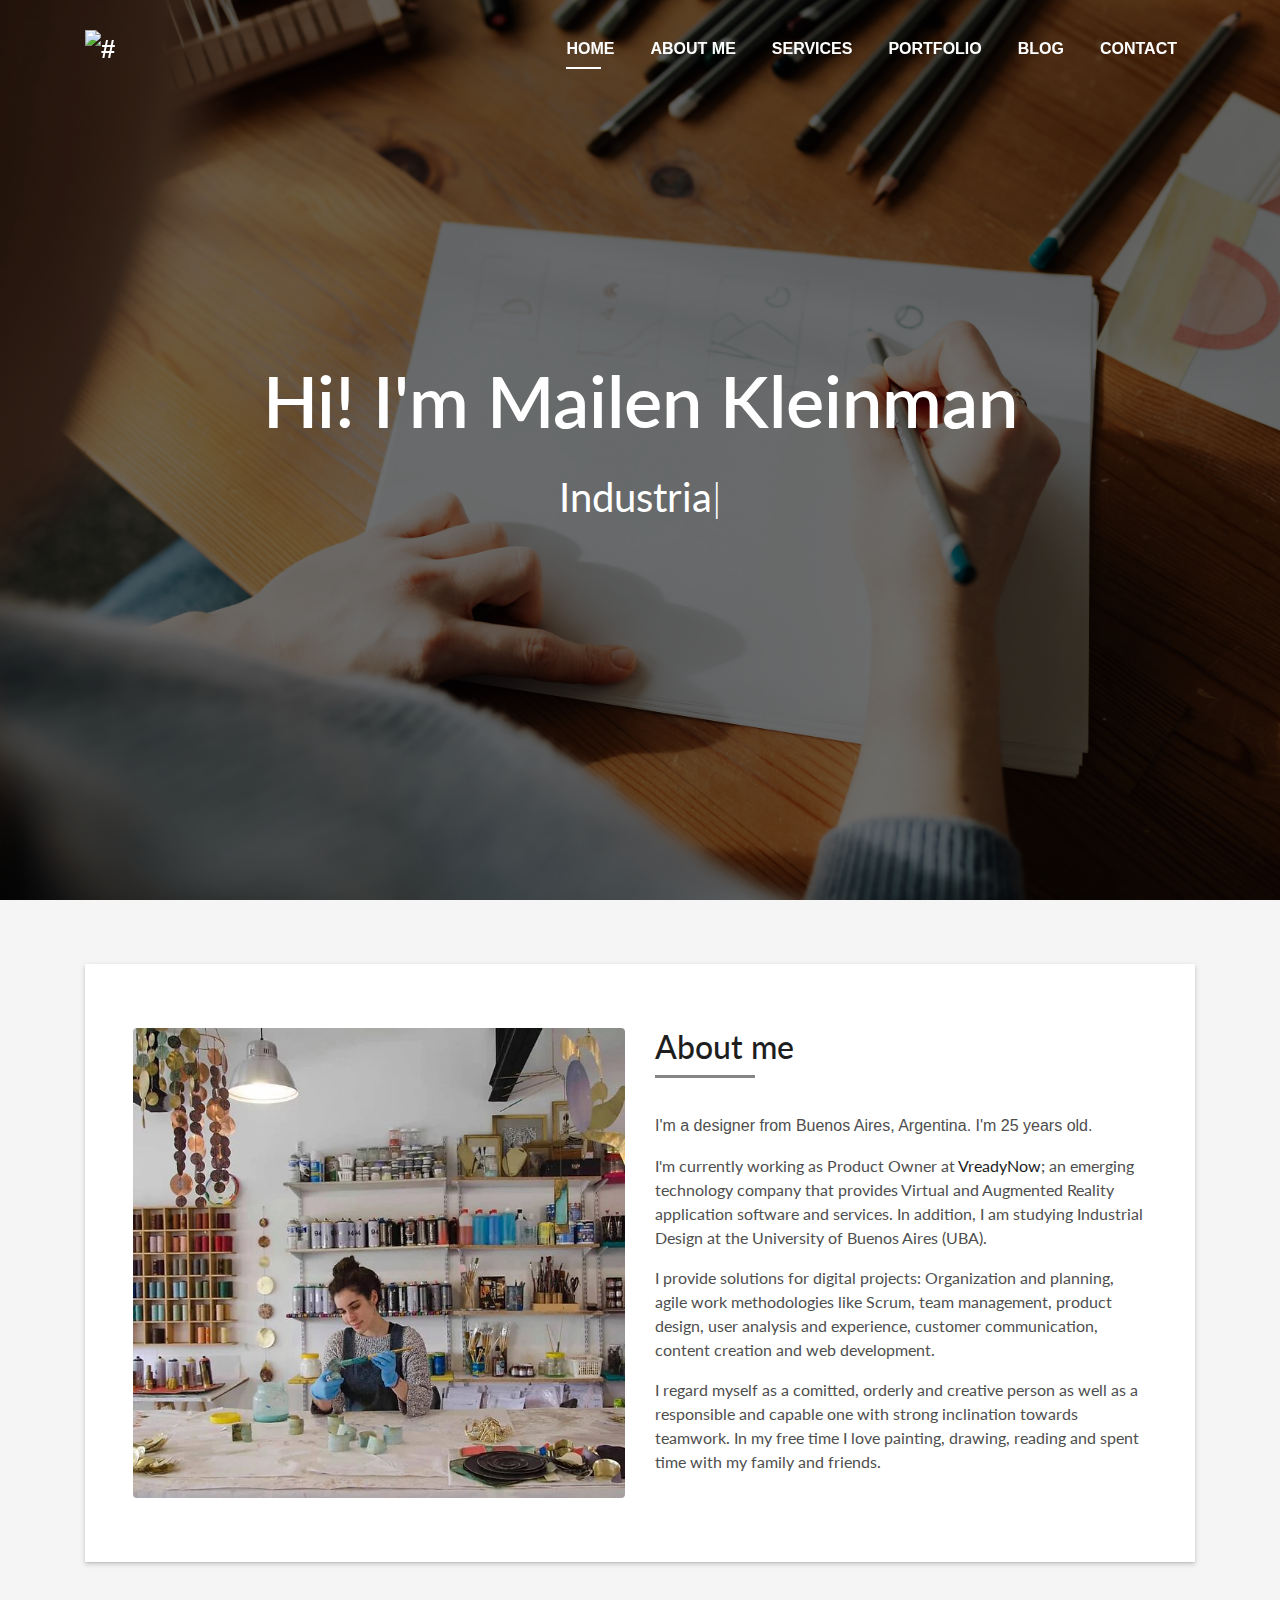
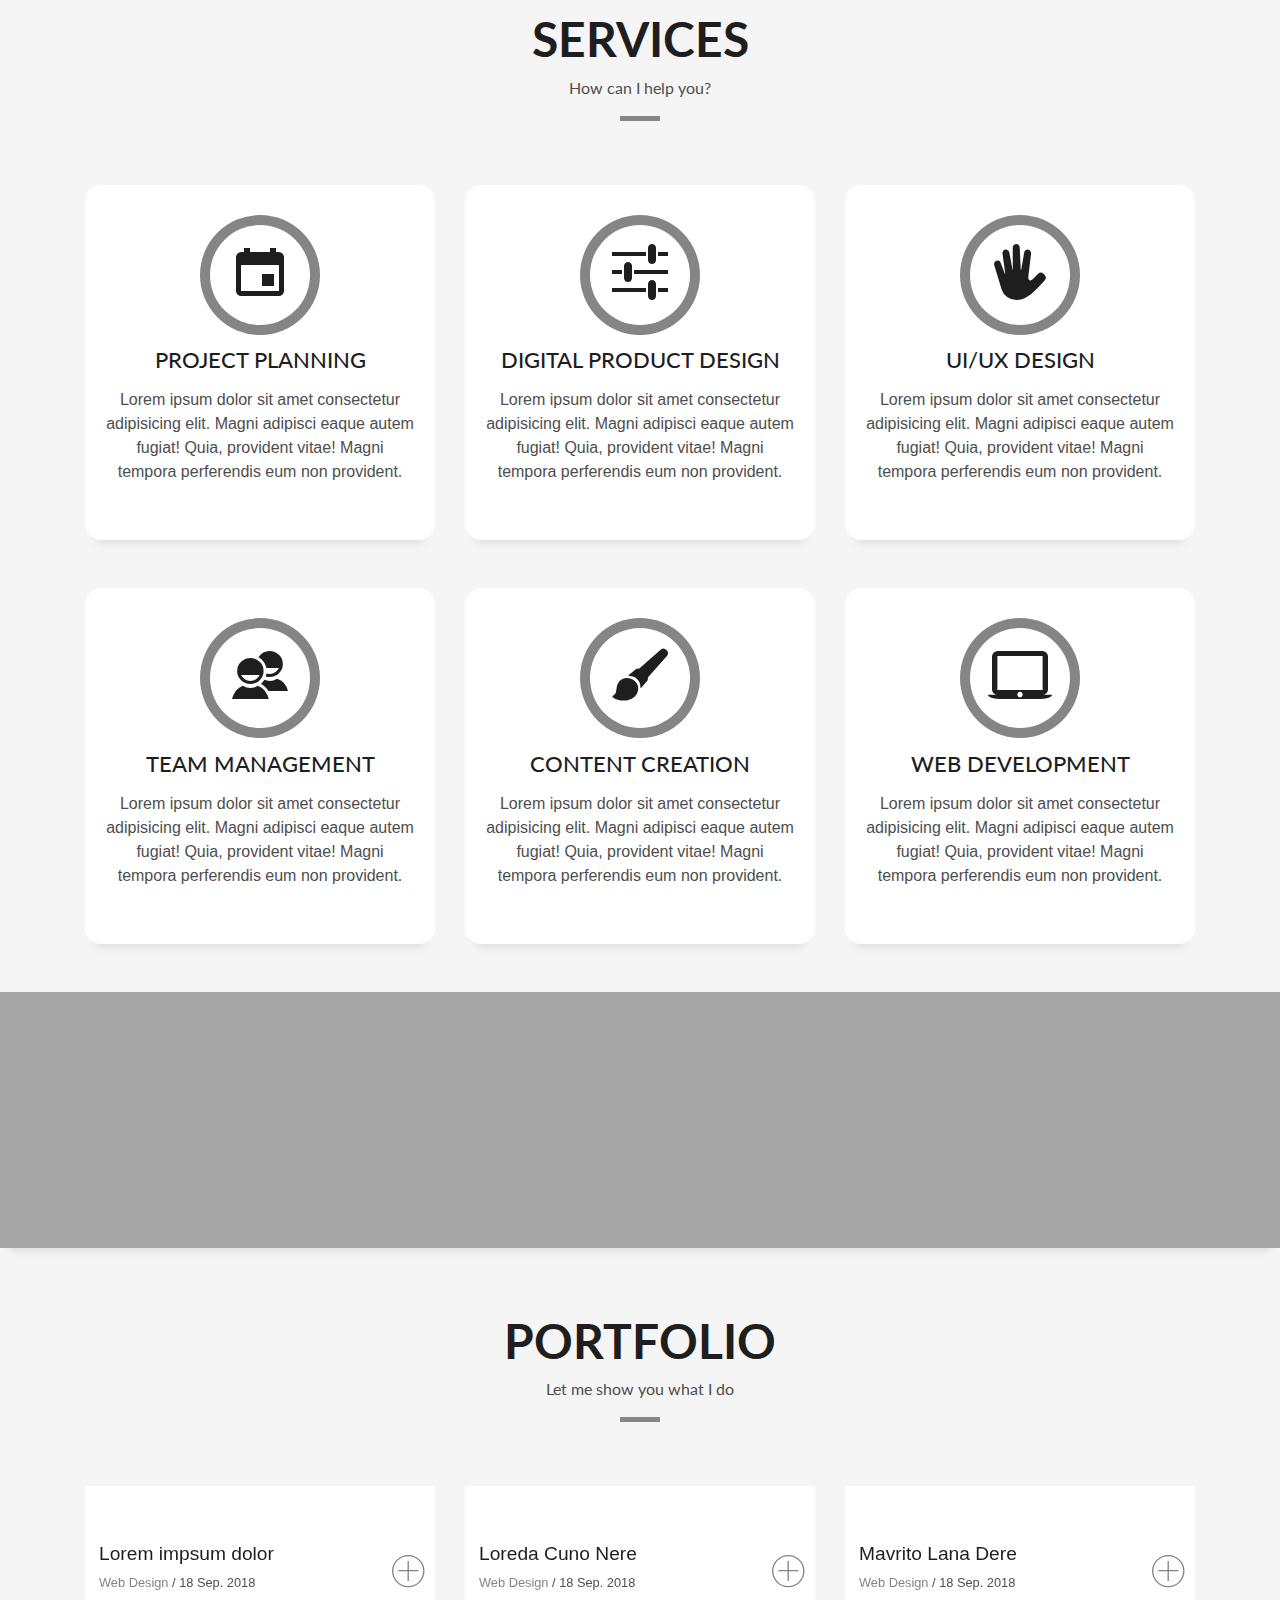
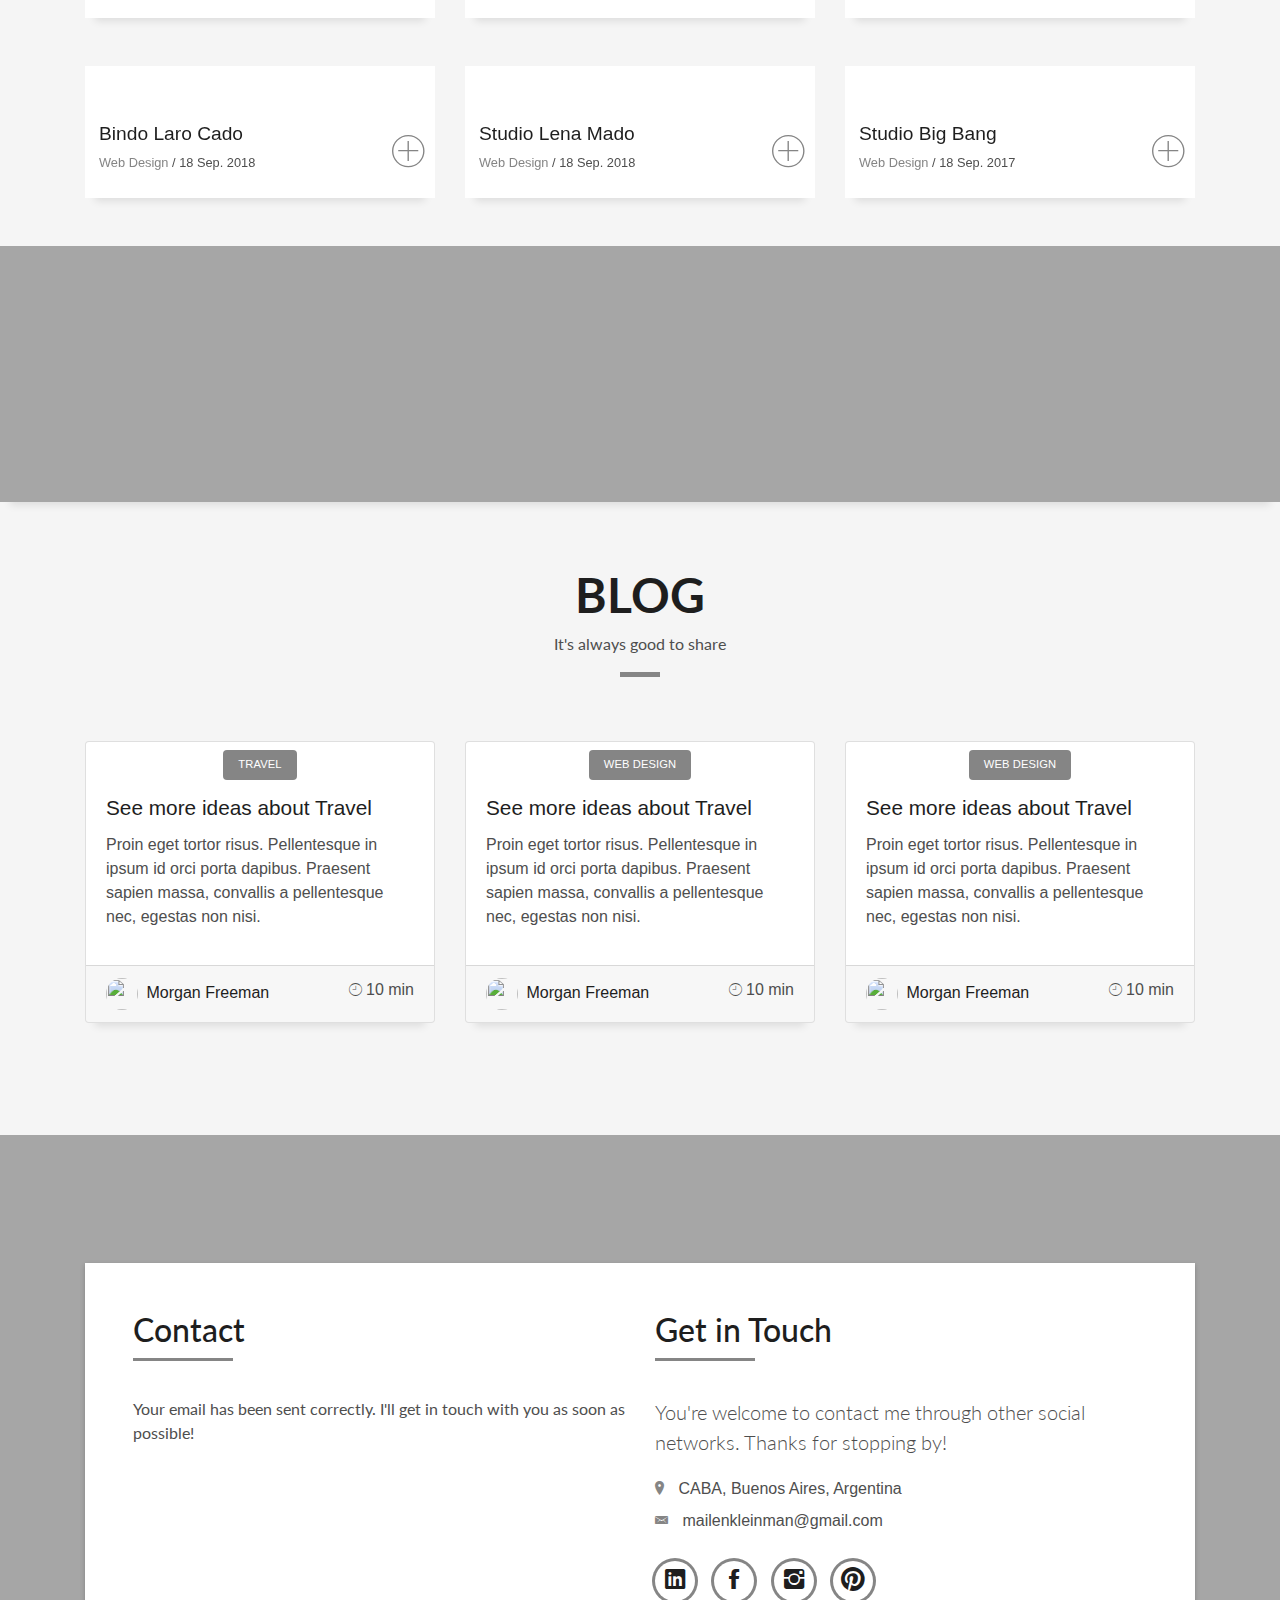
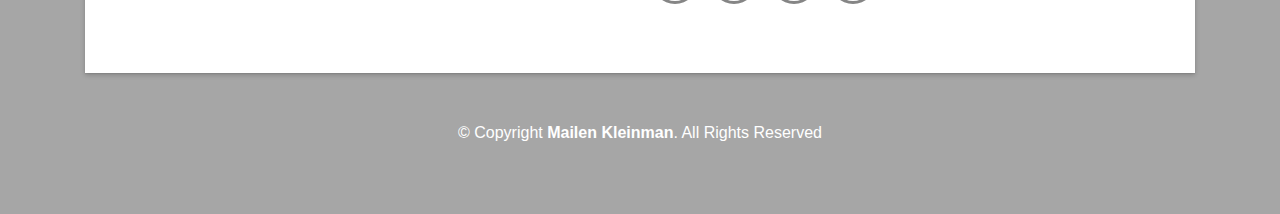
==== success.html @ e1f94f79 "Add files via upload" ====
<!DOCTYPE html>
<html lang="en">
<head>
  <meta charset="utf-8">
  <title>Mailen Kleinman</title>
  <meta content="width=device-width, initial-scale=1.0" name="viewport">
  <meta content="" name="keywords">
  <meta content="" name="description">

  <!-- Favicons -->
  <link href="img/logo.png" rel="icon">
  <link href="img/apple-touch-icon.png" rel="apple-touch-icon">

  <!--Fonts-->
  <link rel="preconnect" href="https://fonts.gstatic.com">
  <link href="https://fonts.googleapis.com/css2?family=Lato&display=swap" rel="stylesheet">

  <!-- Bootstrap CSS File -->
  <link href="lib/bootstrap/css/bootstrap.min.css" rel="stylesheet">

  <!-- Libraries CSS Files -->
  <link href="lib/font-awesome/css/font-awesome.min.css" rel="stylesheet">
  <link href="lib/animate/animate.min.css" rel="stylesheet">
  <link href="lib/ionicons/css/ionicons.min.css" rel="stylesheet">
  <link href="lib/owlcarousel/assets/owl.carousel.min.css" rel="stylesheet">
  <link href="lib/lightbox/css/lightbox.min.css" rel="stylesheet">

  <!-- Main Stylesheet File -->
  <link href="css/style.css" rel="stylesheet">

  <!-- =======================================================
    Theme Name: DevFolio
    Theme URL: https://bootstrapmade.com/devfolio-bootstrap-portfolio-html-template/
    Author: BootstrapMade.com
    License: https://bootstrapmade.com/license/
  ======================================================= -->
</head>

<body id="page-top">

  <!--/ Nav Star /-->
  <nav class="navbar navbar-b navbar-trans navbar-expand-md fixed-top" id="mainNav">
    <div class="container">
      <img class="navbar-brand small" src="../DevFolio/img/logo.png" alt="#">
      <button class="navbar-toggler collapsed" type="button" data-toggle="collapse" data-target="#navbarDefault"
        aria-controls="navbarDefault" aria-expanded="false" aria-label="Toggle navigation">
        <span></span>
        <span></span>
        <span></span>
      </button>
      <div class="navbar-collapse collapse justify-content-end" id="navbarDefault">
        <ul class="navbar-nav">
          <li class="nav-item">
            <a class="nav-link js-scroll active" href="#home">Home</a>
          </li>
          <li class="nav-item">
            <a class="nav-link js-scroll" href="#about">About me</a>
          </li>
          <li class="nav-item">
            <a class="nav-link js-scroll" href="#service">Services</a>
          </li>
          <li class="nav-item">
            <a class="nav-link js-scroll" href="#work">Portfolio</a>
          </li>
          <li class="nav-item">
            <a class="nav-link js-scroll" href="#blog">Blog</a>
          </li>
          <li class="nav-item">
            <a class="nav-link js-scroll" href="#contact">Contact</a>
          </li>
        </ul>
      </div>
    </div>
  </nav>
  <!--/ Nav End /-->

  <!--/ Intro Skew Star /-->
  <div id="home" class="intro route bg-image" style="background-image: url(img/intro-bg2.jpg)">
    <div class="overlay-itro"></div>
    <div class="intro-content display-table">
      <div class="table-cell">
        <div class="container">
          <!--<p class="display-6 color-d">Hello, world!</p>-->
          <h1 class="intro-title mb-4 lato">Hi! I'm Mailen Kleinman</h1>
          <p class="intro-subtitle lato"><span class="text-slider-items">Industrial designer,Product designer,Product owner,Web designer,</span><strong class="text-slider"></strong></p>
          <!-- <p class="pt-3"><a class="btn btn-primary btn js-scroll px-4" href="#about" role="button">Learn More</a></p> -->
        </div>
      </div>
    </div>
  </div>
  <!--/ Intro Skew End /-->

  <section id="about" class="about-mf sect-pt4 route">
    <div class="container">
      <div class="row">
        <div class="col-sm-12">
          <div class="box-shadow-full">
            <div class="row">
              <div class="col-md-6">
                <div class="img">
                  <img src="img/perfil.jpg" class="img-fluid rounded b-shadow-a" alt="">
                </div>
              </div>
              <div class="col-md-6">
                <div class="about-me pt-4 pt-md-0">
                  <div class="title-box-2">
                    <h5 class="lato title-left">
                      About me
                    </h5>
                  </div>
                  <p>
                    I'm a designer from Buenos Aires, Argentina. I'm 25 years old.
                  </p>
                  <p class="lato ">
                    I'm currently working as Product Owner at <a href="http://smartworkar.vreadynow.com/">VreadyNow</a>; an emerging technology company that provides Virtual and Augmented Reality  application software and services. In addition, I am studying Industrial Design at the University of Buenos Aires (UBA).
                  </p>
                  <p class="lato">
                    I provide solutions for digital projects: Organization and planning, agile work methodologies like Scrum, team management, product design, user analysis and experience, customer communication, content creation and web development.
                  </p>  
                  <p class="lato">
                    I regard myself as a comitted, orderly and creative person as well as a responsible and capable one with strong inclination towards teamwork. In my free time I love painting, drawing, reading and spent time with my family and friends.
                  </p>
                </div>
              </div>
            </div>
          </div>
        </div>
      </div>
    </div>
  </section>

  <!--/ Section Services Star /-->
  <section id="service" class="services-mf route">
    <div class="container">
      <div class="row">
        <div class="col-sm-12">
          <div class="title-box text-center">
            <h3 class="title-a lato">
              Services
            </h3>
            <p class="lato">
              How can I help you?
            </p>
            <div class="line-mf"></div>
          </div>
        </div>
      </div>
      <div class="row">
        <div class="col-md-4">
          <div class="service-box">
            <div class="service-ico">
              <span class="ico-circle"><i class="ion-android-calendar"></i></span>
            </div>
            <div class="service-content">
              <h2 class="s-title lato">Project planning</h2>
              <p class="s-description text-center">
                Lorem ipsum dolor sit amet consectetur adipisicing elit. Magni adipisci eaque autem fugiat! Quia,
                provident vitae! Magni
                tempora perferendis eum non provident.
              </p>
            </div>
          </div>
        </div>
        <div class="col-md-4">
          <div class="service-box">
            <div class="service-ico">
              <span class="ico-circle"><i class="ion-android-options"></i></span>
            </div>
            <div class="service-content">
              <h2 class="s-title lato">Digital product design</h2>
              <p class="s-description text-center">
                Lorem ipsum dolor sit amet consectetur adipisicing elit. Magni adipisci eaque autem fugiat! Quia,
                provident vitae! Magni
                tempora perferendis eum non provident.
              </p>
            </div>
          </div>
        </div>
        <div class="col-md-4">
          <div class="service-box">
            <div class="service-ico">
              <span class="ico-circle"><i class="ion-android-hand"></i></span>
            </div>
            <div class="service-content">
              <h2 class="s-title lato">UI/UX design</h2>
              <p class="s-description text-center">
                Lorem ipsum dolor sit amet consectetur adipisicing elit. Magni adipisci eaque autem fugiat! Quia,
                provident vitae! Magni
                tempora perferendis eum non provident.
              </p>
            </div>
          </div>
        </div>
        <div class="col-md-4">
          <div class="service-box">
            <div class="service-ico">
              <span class="ico-circle"><i class="ion-android-contacts"></i></span>
            </div>
            <div class="service-content">
              <h2 class="s-title lato">Team management</h2>
              <p class="s-description text-center">
                Lorem ipsum dolor sit amet consectetur adipisicing elit. Magni adipisci eaque autem fugiat! Quia,
                provident vitae! Magni
                tempora perferendis eum non provident.
              </p>
            </div>
          </div>
        </div>
        <div class="col-md-4">
          <div class="service-box">
            <div class="service-ico">
              <span class="ico-circle"><i class="ion-paintbrush"></i></span>
            </div>
            <div class="service-content">
              <h2 class="s-title lato">Content creation</h2>
              <p class="s-description text-center">
                Lorem ipsum dolor sit amet consectetur adipisicing elit. Magni adipisci eaque autem fugiat! Quia,
                provident vitae! Magni
                tempora perferendis eum non provident.
              </p>
            </div>
          </div>
        </div>
        <div class="col-md-4">
          <div class="service-box">
            <div class="service-ico">
              <span class="ico-circle"><i class="ion-android-laptop"></i></span>
            </div>
            <div class="service-content">
              <h2 class="s-title lato">Web development</h2>
              <p class="s-description text-center">
                Lorem ipsum dolor sit amet consectetur adipisicing elit. Magni adipisci eaque autem fugiat! Quia,
                provident vitae! Magni
                tempora perferendis eum non provident.
              </p>
            </div>
          </div>
        </div>
      </div>
    </div>
  </section>
  <!--/ Section Services End /-->

  <div class="section-counter paralax-mf bg-image" style="background-image: url(img/counters-bg.jpeg)">
    <div class="overlay-mf"></div>
    <div class="container">
      <div class="counter-text">
      </div> 
    </div>
  </div>

  <!--/ Section Portfolio Star /--> 
  <section id="work" class="portfolio-mf sect-pt4 route">
    <div class="container">
      <div class="row">
        <div class="col-sm-12">
          <div class="title-box text-center">
            <h3 class="title-a lato">
              Portfolio
            </h3>
            <p class="subtitle-a lato">
              Let me show you what I do
            </p>
            <div class="line-mf"></div>
          </div>
        </div>
      </div>
      <div class="row">
        <div class="col-md-4">
          <div class="work-box">
            <a href="img/work-1.jpg" data-lightbox="gallery-mf">
              <div class="work-img">
                <img src="img/work-1.jpg" alt="" class="img-fluid">
              </div>
              <div class="work-content">
                <div class="row">
                  <div class="col-sm-8">
                    <h2 class="w-title">Lorem impsum dolor</h2>
                    <div class="w-more">
                      <span class="w-ctegory">Web Design</span> / <span class="w-date">18 Sep. 2018</span>
                    </div>
                  </div>
                  <div class="col-sm-4">
                    <div class="w-like">
                      <span class="ion-ios-plus-outline"></span>
                    </div>
                  </div>
                </div>
              </div>
            </a>
          </div>
        </div>
        <div class="col-md-4">
          <div class="work-box">
            <a href="img/work-2.jpg" data-lightbox="gallery-mf">
              <div class="work-img">
                <img src="img/work-2.jpg" alt="" class="img-fluid">
              </div>
              <div class="work-content">
                <div class="row">
                  <div class="col-sm-8">
                    <h2 class="w-title">Loreda Cuno Nere</h2>
                    <div class="w-more">
                      <span class="w-ctegory">Web Design</span> / <span class="w-date">18 Sep. 2018</span>
                    </div>
                  </div>
                  <div class="col-sm-4">
                    <div class="w-like">
                      <span class="ion-ios-plus-outline"></span>
                    </div>
                  </div>
                </div>
              </div>
            </a>
          </div>
        </div>
        <div class="col-md-4">
          <div class="work-box">
            <a href="img/work-3.jpg" data-lightbox="gallery-mf">
              <div class="work-img">
                <img src="img/work-3.jpg" alt="" class="img-fluid">
              </div>
              <div class="work-content">
                <div class="row">
                  <div class="col-sm-8">
                    <h2 class="w-title">Mavrito Lana Dere</h2>
                    <div class="w-more">
                      <span class="w-ctegory">Web Design</span> / <span class="w-date">18 Sep. 2018</span>
                    </div>
                  </div>
                  <div class="col-sm-4">
                    <div class="w-like">
                      <span class="ion-ios-plus-outline"></span>
                    </div>
                  </div>
                </div>
              </div>
            </a>
          </div>
        </div>
        <div class="col-md-4">
          <div class="work-box">
            <a href="img/work-4.jpg" data-lightbox="gallery-mf">
              <div class="work-img">
                <img src="img/work-4.jpg" alt="" class="img-fluid">
              </div>
              <div class="work-content">
                <div class="row">
                  <div class="col-sm-8">
                    <h2 class="w-title">Bindo Laro Cado</h2>
                    <div class="w-more">
                      <span class="w-ctegory">Web Design</span> / <span class="w-date">18 Sep. 2018</span>
                    </div>
                  </div>
                  <div class="col-sm-4">
                    <div class="w-like">
                      <span class="ion-ios-plus-outline"></span>
                    </div>
                  </div>
                </div>
              </div>
            </a>
          </div>
        </div>
        <div class="col-md-4">
          <div class="work-box">
            <a href="img/work-5.jpg" data-lightbox="gallery-mf">
              <div class="work-img">
                <img src="img/work-5.jpg" alt="" class="img-fluid">
              </div>
              <div class="work-content">
                <div class="row">
                  <div class="col-sm-8">
                    <h2 class="w-title">Studio Lena Mado</h2>
                    <div class="w-more">
                      <span class="w-ctegory">Web Design</span> / <span class="w-date">18 Sep. 2018</span>
                    </div>
                  </div>
                  <div class="col-sm-4">
                    <div class="w-like">
                      <span class="ion-ios-plus-outline"></span>
                    </div>
                  </div>
                </div>
              </div>
            </a>
          </div>
        </div>
        <div class="col-md-4">
          <div class="work-box">
            <a href="img/work-5.jpg" data-lightbox="gallery-mf">
              <div class="work-img">
                <img src="img/work-5.jpg" alt="" class="img-fluid">
              </div>
              <div class="work-content">
                <div class="row">
                  <div class="col-sm-8">
                    <h2 class="w-title">Studio Big Bang</h2>
                    <div class="w-more">
                      <span class="w-ctegory">Web Design</span> / <span class="w-date">18 Sep. 2017</span>
                    </div>
                  </div>
                  <div class="col-sm-4">
                    <div class="w-like">
                      <span class="ion-ios-plus-outline"></span>
                    </div>
                  </div>
                </div>
              </div>
            </a>
          </div>
        </div>
        
      </div>
    </div>
  </section>
  <!--/ Section Portfolio End /-->

   <div class="section-counter paralax-mf bg-image" style="background-image: url(img/counters-bg2.jpg)">
    <div class="overlay-mf"></div>
    <div class="container">
      <div class="counter-text">
      </div> 
    </div>
  </div>

  <!--/ Section Blog Star /-->
  <section id="blog" class="blog-mf sect-pt4 route">
    <div class="container">
      <div class="row">
        <div class="col-sm-12">
          <div class="title-box text-center">
            <h3 class="title-a lato">
              Blog
            </h3>
            <p class="subtitle-a lato">
              It's always good to share
            </p>
            <div class="line-mf"></div>
          </div>
        </div>
      </div>
      <div class="row">
        <div class="col-md-4">
          <div class="card card-blog">
            <div class="card-img">
              <a href="blog-single.html"><img src="img/post-1.jpg" alt="" class="img-fluid"></a>
            </div>
            <div class="card-body">
              <div class="card-category-box">
                <div class="card-category">
                  <h6 class="category">Travel</h6>
                </div>
              </div>
              <h3 class="card-title"><a href="blog-single.html">See more ideas about Travel</a></h3>
              <p class="card-description">
                Proin eget tortor risus. Pellentesque in ipsum id orci porta dapibus. Praesent sapien massa, convallis
                a pellentesque nec,
                egestas non nisi.
              </p>
            </div>
            <div class="card-footer">
              <div class="post-author">
                <a href="#">
                  <img src="img/testimonial-2.jpg" alt="" class="avatar rounded-circle">
                  <span class="author">Morgan Freeman</span>
                </a>
              </div>
              <div class="post-date">
                <span class="ion-ios-clock-outline"></span> 10 min
              </div>
            </div>
          </div>
        </div>
        <div class="col-md-4">
          <div class="card card-blog">
            <div class="card-img">
              <a href="blog-single.html"><img src="img/post-2.jpg" alt="" class="img-fluid"></a>
            </div>
            <div class="card-body">
              <div class="card-category-box">
                <div class="card-category">
                  <h6 class="category">Web Design</h6>
                </div>
              </div>
              <h3 class="card-title"><a href="blog-single.html">See more ideas about Travel</a></h3>
              <p class="card-description">
                Proin eget tortor risus. Pellentesque in ipsum id orci porta dapibus. Praesent sapien massa, convallis
                a pellentesque nec,
                egestas non nisi.
              </p>
            </div>
            <div class="card-footer">
              <div class="post-author">
                <a href="#">
                  <img src="img/testimonial-2.jpg" alt="" class="avatar rounded-circle">
                  <span class="author">Morgan Freeman</span>
                </a>
              </div>
              <div class="post-date">
                <span class="ion-ios-clock-outline"></span> 10 min
              </div>
            </div>
          </div>
        </div>
        <div class="col-md-4">
          <div class="card card-blog">
            <div class="card-img">
              <a href="blog-single.html"><img src="img/post-3.jpg" alt="" class="img-fluid"></a>
            </div>
            <div class="card-body">
              <div class="card-category-box">
                <div class="card-category">
                  <h6 class="category">Web Design</h6>
                </div>
              </div>
              <h3 class="card-title"><a href="blog-single.html">See more ideas about Travel</a></h3>
              <p class="card-description">
                Proin eget tortor risus. Pellentesque in ipsum id orci porta dapibus. Praesent sapien massa, convallis
                a pellentesque nec,
                egestas non nisi.
              </p>
            </div>
            <div class="card-footer">
              <div class="post-author">
                <a href="#">
                  <img src="img/testimonial-2.jpg" alt="" class="avatar rounded-circle">
                  <span class="author">Morgan Freeman</span>
                </a>
              </div>
              <div class="post-date">
                <span class="ion-ios-clock-outline"></span> 10 min
              </div>
            </div>
          </div>
        </div>
      </div>
    </div>
  </section>
  <!--/ Section Blog End /-->
  
  <!--<div>
    <form form action="https://formspree.io/f/mleojwbo" method="POST">
      <input type="text" name="name">
      <input type="email" name="_replyto">
      <input type="submit" value="Send">
    </form>
  </div>-->
  
  <!--/ Section Contact-Footer Star /-->
  <section class="paralax-mf footer-paralax bg-image sect-mt4 route" style="background-image: url(img/overlay-bg.jpg)">
    <div class="overlay-mf"></div>
    <div class="container">
      <div class="row">
        <div class="col-sm-12">
          <div class="contact-mf">
            <div id="contact" class="box-shadow-full">
              <div class="row">
                <div class="col-md-6">
                  <div class="title-box-2">
                    <h5 class="title-left lato">
                     Contact 
                    </h5>
                  </div>
                  <div>
                    <p class="lato">
                        Your email has been sent correctly. I'll get in touch with you as soon as possible!
                    </p>
                  </div>
                </div>
                <div class="col-md-6">
                  <div class="title-box-2 pt-4 pt-md-0">
                    <h5 class="title-left lato">
                      Get in Touch
                    </h5>
                  </div>
                  <div class="more-info">
                    <p class="lead lato">
                      You're welcome to contact me through other social networks. Thanks for stopping by!
                    </p>
                    <ul class="list-ico">
                      <li><span class="ion-ios-location"></span> CABA, Buenos Aires, Argentina</li>
                      <li><span class="ion-email"></span> mailenkleinman@gmail.com</li>
                    </ul>
                  </div>
                  <div class="socials">
                    <ul>
                      <li><a href=""><span class="ico-circle"><i class="ion-social-linkedin"></i></span></a></li>
                      <li><a href=""><span class="ico-circle"><i class="ion-social-facebook"></i></span></a></li>
                      <li><a href=""><span class="ico-circle"><i class="ion-social-instagram"></i></span></a></li>
                      <li><a href=""><span class="ico-circle"><i class="ion-social-pinterest"></i></span></a></li>
                    </ul>
                  </div>
                </div>
              </div>
            </div>
          </div>
        </div>
      </div>
    </div>
    <footer>
      <div class="container">
        <div class="row">
          <div class="col-sm-12">
            <div class="copyright-box">
              <p class="copyright">&copy; Copyright <strong>Mailen Kleinman</strong>. All Rights Reserved</p>
              <div class="credits">
              </div>
            </div>
          </div>
        </div>
      </div>
    </footer>
  </section>
  <!--/ Section Contact-footer End /-->

  <a href="#" class="back-to-top"><i class="fa fa-chevron-up"></i></a>
  <div id="preloader"></div>

  <!-- JavaScript Libraries -->
  <script src="lib/jquery/jquery.min.js"></script>
  <script src="lib/jquery/jquery-migrate.min.js"></script>
  <script src="lib/popper/popper.min.js"></script>
  <script src="lib/bootstrap/js/bootstrap.min.js"></script>
  <script src="lib/easing/easing.min.js"></script>
  <script src="lib/counterup/jquery.waypoints.min.js"></script>
  <script src="lib/counterup/jquery.counterup.js"></script>
  <script src="lib/owlcarousel/owl.carousel.min.js"></script>
  <script src="lib/lightbox/js/lightbox.min.js"></script>
  <script src="lib/typed/typed.min.js"></script>
  <!-- Contact Form JavaScript File -->
  <script src="contactform/contactform.js"></script>

  <!-- Template Main Javascript File -->
  <script src="js/main.js"></script>

</body>
</html>
---- css/style.css ----
/*
  Theme Name: DevFolio
  Theme URL: https://bootstrapmade.com/devfolio-bootstrap-portfolio-html-template/
  Author: BootstrapMade.com
  License: https://bootstrapmade.com/license/
*/

/*======================================
//--//-->   STYLES GENERALES
======================================*/

body {
  background-color: #f5f5f5;
  color: #4e4e4e;
}

h1,
h2,
h3,
h4,
h5,
h6 {
  color: #1e1e1e;
}

a {
  color: #1e1e1e;
  transition: all 0.5s ease-in-out;
}

a:hover {
  color: #858585;
  text-decoration: none;
  transition: all 0.5s ease-in-out;
}

.p-r {
  position: relative;
}

.color-a {
  color: #858585;
}

.color-d {
  color: #f5f5f5;
}

.color-text-a {
  color: #4e4e4e;
}

.box-shadow,
.paralax-mf,
.service-box,
.work-box,
.card-blog {
  box-shadow: 0 13px 8px -10px rgba(0, 0, 0, 0.1);
}

.box-shadow-a,
.button:hover {
  box-shadow: 0 0 0 4px #EAEAEA;
}

.display-5 {
  font-size: 2.5rem;
  font-weight: 300;
  line-height: 1.1;
}

.display-6 {
  font-size: 2rem;
  font-weight: 300;
  line-height: 1.1;
}

.avatar {
  width: 32px;
  height: 32px;
  margin-right: 4px;
  overflow: hidden;
}

.bg-image {
  background-repeat: no-repeat;
  background-attachment: fixed;
  background-size: cover;
  background-position: center center;
}

.overlay-mf {
  background-color: #858585;
}

.overlay-mf {
  position: absolute;
  top: 0;
  left: 0px;
  padding: 0;
  height: 100%;
  width: 100%;
  opacity: .7;
}

.paralax-mf {
  position: relative;
  padding: 8rem 0;
}

.display-table {
  width: 100%;
  height: 100%;
  display: table;
}

.table-cell {
  display: table-cell;
  vertical-align: middle;
}

/*--/ Sections /--*/

.sect-4 {
  padding: 4rem 0;
}

.sect-pt4 {
  padding-top: 4rem;
}

.sect-mt4 {
  margin-top: 4rem;
}

/*--/ Title s /--*/

.title-s {
  font-weight: 600;
  color: #1e1e1e;
  font-size: 1.1rem;
}

/*--/ Title A /--*/

.title-box {
  margin-bottom: 4rem;
}

.title-a {
  font-size: 3rem;
  font-weight: bold;
  text-transform: uppercase;
}

.subtitle-a {
  color: #4e4e4e;
}

.line-mf {
  width: 40px;
  height: 5px;
  background-color: #858585;
  margin: 0 auto;
}

/*--/ Title Left /--*/

.title-box-2 {
  margin-bottom: 3rem;
}

.title-left {
  font-size: 2rem;
  position: relative;
}

.title-left:before {
  content: '';
  position: absolute;
  height: 3px;
  background-color: #858585;
  width: 100px;
  bottom: -12px;
}

/*------/ Box /------*/

.box-pl2 {
  padding-left: 2rem;
}

.box-shadow-full {
  padding: 3rem 1.25rem;
  position: relative;
  background-color: #fff;
  margin-bottom: 3rem;
  z-index: 2;
  box-shadow: 0 1px 1px 0 rgba(0, 0, 0, 0.06), 0 2px 5px 0 rgba(0, 0, 0, 0.2);
}

/*------/ Socials /------*/

.socials {
  padding: 1.5rem 0;
}

.socials ul li {
  display: inline-block;
}

.socials .ico-circle {
  height: 40px;
  width: 40px;
  font-size: 1.7rem;
  border-radius: 50%;
  line-height: 1.4;
  margin: 0 15px 0 0;
  box-shadow: 0 0 0 3px #858585;
  transition: all 500ms ease;
}

.socials .ico-circle:hover {
  background-color: #858585;
  color: #fff;
  box-shadow: 0 0 0 3px #EAEAEA;
  transition: all 500ms ease;
}

/*------/ Ul resect /------*/

.ul-resect,
.socials ul,
.list-ico,
.blog-wrapper .post-meta ul,
.box-comments .list-comments,
.widget-sidebar .list-sidebar,
.widget-tags ul {
  list-style: none;
  padding-left: 0;
  margin-bottom: 0;
}

.list-ico {
  line-height: 2;
}

.list-ico span {
  color: #858585;
  margin-right: 10px;
}

/*------/ Ico Circle /------*/

.ico-circle {
  height: 100px;
  width: 100px;
  font-size: 2rem;
  border-radius: 50%;
  line-height: 1.55;
  margin: 0 auto;
  text-align: center;
  box-shadow: 0 0 0 10px #858585;
  display: block;
}

/*------/ Owl Carousel /------*/

.owl-theme .owl-dots {
  text-align: center;
  margin-top: 18px;
}

.owl-theme .owl-dots .owl-dot {
  display: inline-block;
}

.owl-theme .owl-dots .owl-dot span {
  width: 18px;
  height: 7px;
  margin: 5px 5px;
  background: #EAEAEA;
  border: 0px solid #EAEAEA;
  display: block;
  transition: all 0.6s ease-in-out;
  cursor: pointer;
}

.owl-theme .owl-dots .owl-dot:hover span {
  background-color: #EAEAEA;
}

.owl-theme .owl-dots .owl-dot.active span {
  background-color: #1B1B1B;
  width: 25px;
}

/*--/ Scrolltop s /--*/

.scrolltop-mf {
  position: relative;
  display: none;
}

.scrolltop-mf span {
  z-index: 999;
  position: fixed;
  width: 42px;
  height: 42px;
  background-color: #858585;
  opacity: .7;
  font-size: 1.6rem;
  line-height: 1.5;
  text-align: center;
  color: #fff;
  top: auto;
  left: auto;
  right: 30px;
  bottom: 50px;
  cursor: pointer;
  border-radius: 50%;
}

/* Back to top button */

.back-to-top {
  position: fixed;
  display: none;
  background: #858585;
  color: #fff;
  width: 44px;
  height: 44px;
  text-align: center;
  line-height: 1;
  font-size: 16px;
  border-radius: 50%;
  right: 15px;
  bottom: 15px;
  transition: background 0.5s;
  z-index: 11;
}

.back-to-top i {
  padding-top: 12px;
  color: #fff;
}

/* Prelaoder */

#preloader {
  position: fixed;
  top: 0;
  left: 0;
  right: 0;
  bottom: 0;
  z-index: 9999;
  overflow: hidden;
  background: #fff;
}

#preloader:before {
  content: "";
  position: fixed;
  top: calc(50% - 30px);
  left: calc(50% - 30px);
  border: 6px solid #f2f2f2;
  border-top: 6px solid #858585;
  border-radius: 50%;
  width: 60px;
  height: 60px;
  -webkit-animation: animate-preloader 1s linear infinite;
  animation: animate-preloader 1s linear infinite;
}

@-webkit-keyframes animate-preloader {
  0% {
    -webkit-transform: rotate(0deg);
    transform: rotate(0deg);
  }

  100% {
    -webkit-transform: rotate(360deg);
    transform: rotate(360deg);
  }
}

@keyframes animate-preloader {
  0% {
    -webkit-transform: rotate(0deg);
    transform: rotate(0deg);
  }

  100% {
    -webkit-transform: rotate(360deg);
    transform: rotate(360deg);
  }
}

/*======================================
//--//-->   NAVBAR
======================================*/

.navbar-b {
  transition: all .5s ease-in-out;
  background-color: transparent;
  padding-top: 1.563rem;
  padding-bottom: 1.563rem;
}

.navbar-b.navbar-reduce {
  box-shadow: 0px 6px 9px 0px rgba(0, 0, 0, 0.06);
}

.navbar-b.navbar-trans .nav-item,
.navbar-b.navbar-reduce .nav-item {
  position: relative;
  padding-right: 10px;
  padding-left: 0;
}

.navbar-b.navbar-trans .nav-link,
.navbar-b.navbar-reduce .nav-link {
  color: #fff;
  text-transform: uppercase;
  font-weight: 600;
}

.navbar-b.navbar-trans .nav-link:before,
.navbar-b.navbar-reduce .nav-link:before {
  content: '';
  position: absolute;
  margin-left: 0px;
  width: 0%;
  bottom: 0;
  left: 0;
  height: 2px;
  transition: all 500ms ease;
}

.navbar-b.navbar-trans .nav-link:hover,
.navbar-b.navbar-reduce .nav-link:hover {
  color: #1B1B1B;
}

.navbar-b.navbar-trans .nav-link:hover:before,
.navbar-b.navbar-reduce .nav-link:hover:before {
  width: 35px;
}

.navbar-b.navbar-trans .show > .nav-link:before,
.navbar-b.navbar-trans .active > .nav-link:before,
.navbar-b.navbar-trans .nav-link.show:before,
.navbar-b.navbar-trans .nav-link.active:before,
.navbar-b.navbar-reduce .show > .nav-link:before,
.navbar-b.navbar-reduce .active > .nav-link:before,
.navbar-b.navbar-reduce .nav-link.show:before,
.navbar-b.navbar-reduce .nav-link.active:before {
  width: 35px;
}

.navbar-b.navbar-trans .nav-link:before {
  background-color: #fff;
}

.navbar-b.navbar-trans .nav-link:hover {
  color: #fff;
}

.navbar-b.navbar-trans .show > .nav-link,
.navbar-b.navbar-trans .active > .nav-link,
.navbar-b.navbar-trans .nav-link.show,
.navbar-b.navbar-trans .nav-link.active {
  color: #fff;
}

.navbar-b.navbar-reduce {
  transition: all .5s ease-in-out;
  background-color: #fff;
  padding-top: 15px;
  padding-bottom: 15px;
}

.navbar-b.navbar-reduce .nav-link {
  color: #858585;
}

.navbar-b.navbar-reduce .nav-link:before {
  background-color: #858585;
}

.navbar-b.navbar-reduce .nav-link:hover {
  color: #858585;
}

.navbar-b.navbar-reduce .show > .nav-link,
.navbar-b.navbar-reduce .active > .nav-link,
.navbar-b.navbar-reduce .nav-link.show,
.navbar-b.navbar-reduce .nav-link.active {
  color: #858585;
}

.navbar-b.navbar-reduce .navbar-brand {
  color: #858585;
}

.navbar-b.navbar-reduce .navbar-toggler span {
  background-color: #858585;
}

.navbar-b .navbar-brand {
  color: #fff;
  font-size: 1.6rem;
  font-weight: 600;
}

.navbar-b .navbar-nav .dropdown-item.show .dropdown-menu,
.navbar-b .dropdown.show .dropdown-menu,
.navbar-b .dropdown-btn.show .dropdown-menu {
  -webkit-transform: translate3d(0px, 0px, 0px);
  transform: translate3d(0px, 0px, 0px);
  visibility: visible !important;
}

.navbar-b .dropdown-menu {
  margin: 1.12rem 0 0;
  border-radius: 0;
}

.navbar-b .dropdown-menu .dropdown-item {
  padding: .7rem 1.7rem;
  transition: all 500ms ease;
}

.navbar-b .dropdown-menu .dropdown-item:hover {
  background-color: #858585;
  color: #fff;
  transition: all 500ms ease;
}

.navbar-b .dropdown-menu .dropdown-item.active {
  background-color: #858585;
}

/*--/ Hamburger Navbar /--*/

.navbar-toggler {
  position: relative;
}

.navbar-toggler:focus,
.navbar-toggler:active {
  outline: 0;
}

.navbar-toggler span {
  display: block;
  background-color: #fff;
  height: 3px;
  width: 25px;
  margin-top: 4px;
  margin-bottom: 4px;
  -webkit-transform: rotate(0deg);
  transform: rotate(0deg);
  left: 0;
  opacity: 1;
}

.navbar-toggler span:nth-child(1),
.navbar-toggler span:nth-child(3) {
  transition: -webkit-transform .35s ease-in-out;
  transition: transform .35s ease-in-out;
  transition: transform .35s ease-in-out, -webkit-transform .35s ease-in-out;
}

.navbar-toggler:not(.collapsed) span:nth-child(1) {
  position: absolute;
  left: 12px;
  top: 10px;
  -webkit-transform: rotate(135deg);
  transform: rotate(135deg);
  opacity: 0.9;
}

.navbar-toggler:not(.collapsed) span:nth-child(2) {
  height: 12px;
  visibility: hidden;
  background-color: transparent;
}

.navbar-toggler:not(.collapsed) span:nth-child(3) {
  position: absolute;
  left: 12px;
  top: 10px;
  -webkit-transform: rotate(-135deg);
  transform: rotate(-135deg);
  opacity: 0.9;
}

/*======================================
//--//-->   INTRO
======================================*/

.intro {
  height: 100vh;
  position: relative;
  color: #fff;
}

.intro .intro-content {
  text-align: center;
  position: absolute;
}

.intro .overlay-itro {
  background-color: rgba(0, 0, 0, 0.6);
  position: absolute;
  top: 0;
  left: 0px;
  padding: 0;
  height: 100%;
  width: 100%;
  opacity: .9;
}

.intro .intro-title {
  color: #fff;
  font-weight: 600;
  font-size: 3rem;
}

.intro .intro-subtitle {
  font-size: 1.5rem;
  font-weight: 300;
}

.intro .text-slider-items {
  display: none;
}

.intro-single {
  height: 350px;
}

.intro-single .intro-content {
  margin-top: 30px;
}

.intro-single .intro-title {
  text-transform: uppercase;
  font-size: 3rem;
}

.intro-single .breadcrumb {
  background-color: transparent;
  color: #858585;
}

.intro-single .breadcrumb .breadcrumb-item:before {
  color: #EAEAEA;
}

.intro-single .breadcrumb .breadcrumb-item.active {
  color: #EAEAEA;
}

.intro-single .breadcrumb a {
  color: #fff;
}

/*======================================
//--//-->   ABOUT
======================================*/

.about-mf .box-shadow-full {
  padding-top: 4rem;
  padding-bottom: 4rem;
}

.about-mf .about-img {
  margin-bottom: 2rem;
}

.about-mf .about-img img {
  margin-left: 10px;
}

.skill-mf span {
  color: #4e4e4e;
}

.skill-mf .progress {
  background-color: #EAEAEA;
  margin: .5rem 0 1.2rem 0;
  border-radius: 0;
  height: .7rem;
}

.skill-mf .progress .progress-bar {
  height: .7rem;
  background-color: #858585;
}

/*======================================
//--//-->   SERVICES
======================================*/

.service-box {
  background-color: #fff;
  padding: 2.5rem 1.3rem;
  border-radius: 1rem;
  margin-bottom: 3rem;
}

.service-box:hover .ico-circle {
  transition: all 500ms ease;
  color: #fff;
  background-color: #858585;
  box-shadow: 0 0 0 10px #EAEAEA;
}

.service-box .service-ico {
  margin-bottom: 1rem;
  color: #1e1e1e;
}

.service-box .ico-circle {
  transition: all 500ms ease;
  font-size: 4rem;
}

.service-box .s-title {
  font-size: 1.4rem;
  text-transform: uppercase;
  text-align: center;
  padding: .4rem 0;
}

.service-box .s-description {
  color: #4e4e4e;
}

/*======================================
//--//-->   COUNTER
======================================*/

.counter-box {
  color: #fff;
  text-align: center;
}

.counter-ico {
  margin-bottom: 1rem;
}

.counter-ico .ico-circle {
  height: 60px;
  width: 60px;
  line-height: 1.8;
  box-shadow: 0 0 0 10px #EAEAEA;
}

.counter-num .counter {
  font-size: 2rem;
  margin-bottom: 0;
}

/*======================================
//--//-->   PORTFOLIO
======================================*/

.work-box {
  margin-bottom: 3rem;
  -webkit-backface-visibility: hidden;
  backface-visibility: hidden;
  background-color: #fff;
}

.work-box:hover img {
  -webkit-transform: scale(1.3);
  transform: scale(1.3);
}

.work-img {
  display: block;
  overflow: hidden;
}

.work-img img {
  transition: all 1s;
}

.work-content {
  padding: 2rem 3% 1rem 4%;
}

.work-content .w-more {
  color: #4e4e4e;
  font-size: .8rem;
}

.work-content .w-more .w-ctegory {
  color: #858585;
}

.work-content .w-like {
  font-size: 2.5rem;
  color: #858585;
  float: right;
}

.work-content .w-like a {
  color: #858585;
}

.work-content .w-like .num-like {
  font-size: .7rem;
}

.w-title {
  font-size: 1.2rem;
}

/*======================================
//--//-->   TESTIMONIALS
======================================*/

.testimonials .owl-carousel .owl-item img {
  width: auto;
}

.testimonial-box {
  color: #fff;
  text-align: center;
}

.testimonial-box .author-test {
  margin-top: 1rem;
}

.testimonial-box .author-test img {
  margin: 0 auto;
}

.testimonial-box .author {
  color: #fff;
  text-transform: uppercase;
  font-weight: 600;
  margin: 1rem 0;
  display: block;
  font-size: 1.4rem;
}

.testimonial-box .comit {
  font-size: 2rem;
  color: #858585;
  background-color: #fff;
  width: 52px;
  height: 52px;
  display: block;
  margin: 0 auto;
  border-radius: 50%;
  line-height: 1.6;
}

/*======================================
//--//-->   BLOG
======================================*/

.card-blog .card-body {
  position: relative;
}

.card-blog .card-category-box {
  position: absolute;
  text-align: center;
  top: -16px;
  left: 15px;
  right: 15px;
  line-height: 25px;
  overflow: hidden;
}

.card-blog .card-category {
  display: inline-block;
  color: #fff;
  padding: 0 15px 5px;
  overflow: hidden;
  background-color: #858585;
  border-radius: 4px;
}

.card-blog .card-category .category {
  color: #fff;
  display: inline-block;
  text-transform: uppercase;
  font-size: .7rem;
  letter-spacing: .1px;
  margin-bottom: 0;
}

.card-blog .card-title {
  font-size: 1.3rem;
  margin-top: .6rem;
}

.card-blog .card-description {
  color: #4e4e4e;
}

.card-blog .post-author {
  display: inline-block;
}

.card-blog .post-date {
  color: #4e4e4e;
  display: inline-block;
  float: right;
}

/*======================================
//--//-->   BLOG-SINGLE
======================================*/

.post-box,
.form-comments,
.box-comments,
.widget-sidebar {
  padding: 2rem;
  background-color: #fff;
  margin-bottom: 3rem;
}

.blog-wrapper .article-title {
  font-size: 1.5rem;
}

.blog-wrapper .post-meta {
  margin: 1rem 0;
}

.blog-wrapper .post-meta ul {
  border-left: 4px solid #858585;
  margin-top: 1rem;
}

.blog-wrapper .post-meta ul li {
  display: inline-block;
  margin-left: 15px;
}

.blog-wrapper .post-meta ul a {
  color: #858585;
}

.blog-wrapper .post-meta ul span {
  color: #1e1e1e;
}

.blog-wrapper .blockquote {
  border-left: 4px solid #858585;
  padding: 18px;
  font-style: italic;
}

/*------/ Comments /------*/

.box-comments .list-comments li {
  padding-bottom: 40px;
}

.box-comments .list-comments .comment-avatar {
  display: table-cell;
  vertical-align: top;
}

.box-comments .list-comments .comment-avatar img {
  width: 80px;
  height: 80px;
}

.box-comments .list-comments .comment-author {
  font-size: 1.3rem;
}

.box-comments .list-comments .comment-details {
  display: table-cell;
  vertical-align: top;
  padding-left: 25px;
}

.box-comments .list-comments a {
  color: #858585;
}

.box-comments .list-comments span {
  color: #1e1e1e;
  font-style: italic;
}

.box-comments .comment-children {
  margin-left: 40px;
}

/*------/ Sidebar /------*/

.widget-sidebar .sidebar-title {
  font-size: 1.6rem;
  font-weight: 600;
  border-left: 5px solid #858585;
  padding-left: 15px;
  text-transform: uppercase;
  margin-bottom: 1.5rem;
}

.widget-sidebar .list-sidebar li {
  position: relative;
  padding: 6px 0 6px 24px;
}

.widget-sidebar .list-sidebar li:before {
  position: absolute;
  content: "";
  width: 10px;
  height: 1px;
  left: 0;
  background-color: #858585;
  top: 20px;
}

.sidebar-search input {
  background-color: #fff;
  border-radius: 0;
  transition: all 0.5s ease-in-out;
}

.sidebar-search .btn-search {
  background-color: #858585;
  border-color: #858585;
  border-radius: 0;
  padding-left: 20px;
  padding-right: 20px;
}

.widget-tags ul li {
  display: inline-block;
  background-color: #858585;
  padding: .2rem .6rem;
  margin-bottom: .5rem;
  border-radius: 15px;
}

.widget-tags ul li a {
  color: #fff;
}

/*======================================
//--//-->   CONTACT
======================================*/

.footer-paralax {
  padding: 4rem 0 0 0;
}

.contact-mf {
  margin-top: 4rem;
}

/*======================================
//--//-->   FOOTER
======================================*/

footer {
  text-align: center;
  color: #fff;
  padding-bottom: 4rem;
}

footer .copyright {
  margin-bottom: .3rem;
}

footer .credits {
  margin-bottom: 0;
}

footer .credits a {
  color: #fff;
}

/*======================================
//--//-->   CONtaCT FORM
======================================*/

#sendmessage {
  color: #858585;
  border: 1px solid #858585;
  display: none;
  text-align: center;
  padding: 15px;
  font-weight: 600;
  margin-bottom: 15px;
}

#errormessage {
  color: red;
  display: none;
  border: 1px solid red;
  text-align: center;
  padding: 15px;
  font-weight: 600;
  margin-bottom: 15px;
}

#sendmessage.show,
#errormessage.show,
.show {
  display: block;
}

.validation {
  color: red;
  display: none;
  margin: 0 0 20px;
  font-weight: 400;
  font-size: 13px;
}

/*======================================
//--//-->   BUTTON
======================================*/

.button {
  display: inline-block;
  padding: .3rem .6rem;
  text-align: center;
  vertical-align: middle;
  -webkit-user-select: none;
  -moz-user-select: none;
  -ms-user-select: none;
  user-select: none;
  font-size: 1rem;
  border-radius: .3rem;
  border: 1px solid transparent;
  transition: all 500ms ease;
  cursor: pointer;
}

.button:focus {
  outline: 0;
}

.button:hover {
  background-color: #0062d3;
  color: #fff;
  transition: all 500ms ease;
}

.button-a {
  background-color: #858585;
  color: #fff;
  border-color: #EAEAEA;
}

.button-big {
  padding: .9rem 2.3rem;
  font-size: 1.2rem;
}

.button-rouded {
  border-radius: 5rem;
}

.btn-lg {
  padding: .5rem 1rem;
  font-size: 1.25rem;
  line-height: 1.5;
  border-radius: .3rem;
}

@media (min-width: 577px) {
  .counter-box {
    margin-bottom: 1.8rem;
  }
}

@media (min-width: 767px) {
  .about-mf .box-pl2 {
    margin-top: 3rem;
    padding-left: 0rem;
  }

  .card-blog {
    margin-bottom: 3rem;
  }

  .contact-mf .box-pl2 {
    margin-top: 3rem;
    padding-left: 0rem;
  }
}

@media (min-width: 768px) {
  .box-shadow-full {
    padding: 3rem;
  }

  .navbar-b.navbar-trans .nav-item,
  .navbar-b.navbar-reduce .nav-item {
    padding-left: 10px;
  }

  .navbar-b.navbar-trans .nav-link:before,
  .navbar-b.navbar-reduce .nav-link:before {
    margin-left: 18px;
  }

  .intro .intro-title {
    font-size: 4.5rem;
  }

  .intro .intro-subtitle {
    font-size: 2.5rem;
  }

  .intro-single .intro-title {
    font-size: 3.5rem;
  }

  .testimonial-box .description {
    padding: 0 5rem;
  }

  .post-box,
  .form-comments,
  .box-comments,
  .widget-sidebar {
    padding: 3rem;
  }

  .blog-wrapper .article-title {
    font-size: 1.9rem;
  }

  .box-comments .list-comments .comment-author {
    font-size: 1.5rem;
  }
}

@media (min-width: 992px) {
  .testimonial-box .description {
    padding: 0 8rem;
  }
}

@media (min-width: 1200px) {
  .testimonial-box .description {
    padding: 0 13rem;
  }
}

@media (max-width: 1024px) {
  .bg-image {
    background-attachment: scroll;
  }
}

@media (max-width: 768px) {
  .back-to-top {
    bottom: 15px;
  }
}
.lato {
  font-family: 'Lato', sans-serif;
}
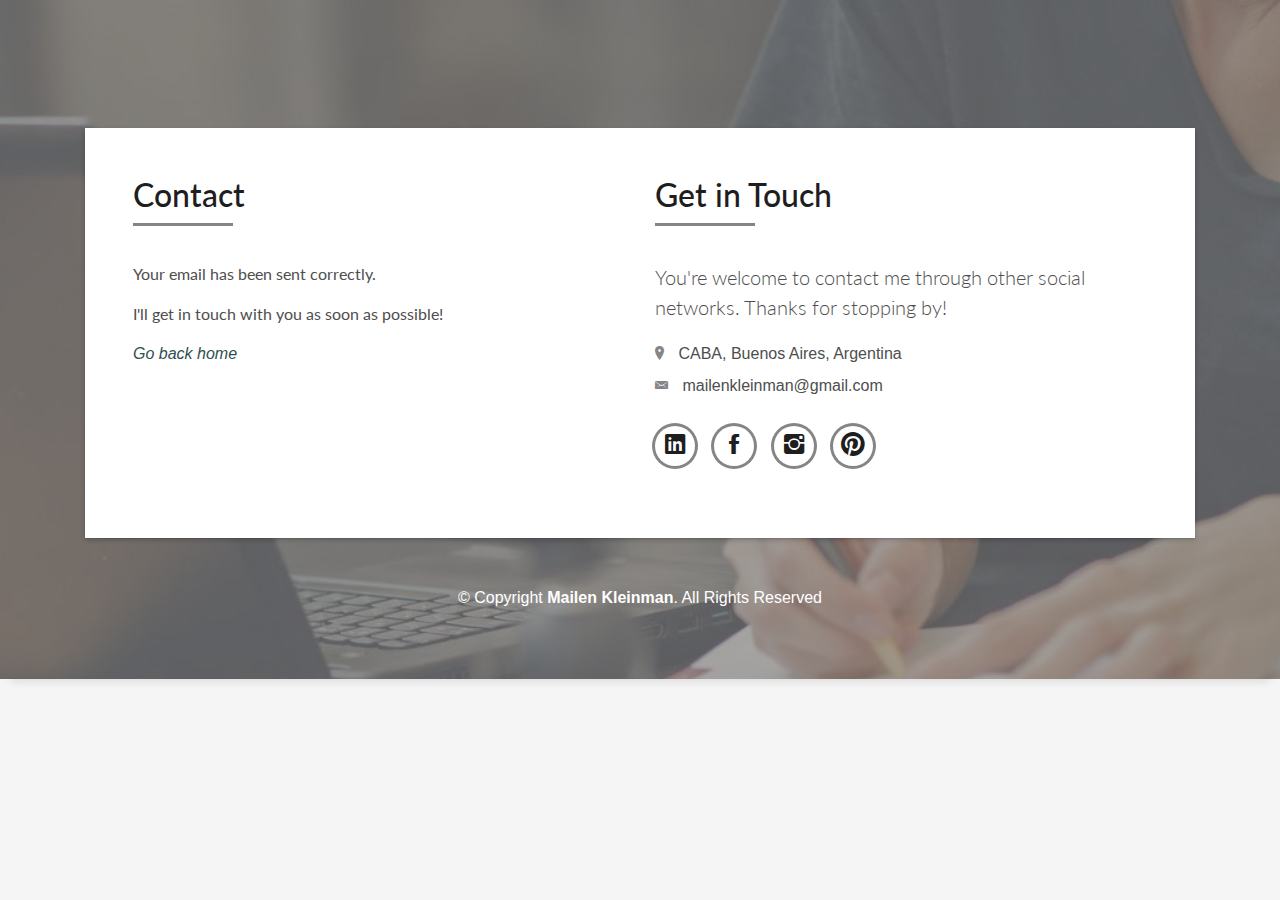
==== commit 8b1b2b7a: "Add files via upload" ====
--- a/success.html
+++ b/success.html
@@ -37,518 +37,8 @@
 </head>
 
 <body id="page-top">
-
-  <!--/ Nav Star /-->
-  <nav class="navbar navbar-b navbar-trans navbar-expand-md fixed-top" id="mainNav">
-    <div class="container">
-      <img class="navbar-brand small" src="../DevFolio/img/logo.png" alt="#">
-      <button class="navbar-toggler collapsed" type="button" data-toggle="collapse" data-target="#navbarDefault"
-        aria-controls="navbarDefault" aria-expanded="false" aria-label="Toggle navigation">
-        <span></span>
-        <span></span>
-        <span></span>
-      </button>
-      <div class="navbar-collapse collapse justify-content-end" id="navbarDefault">
-        <ul class="navbar-nav">
-          <li class="nav-item">
-            <a class="nav-link js-scroll active" href="#home">Home</a>
-          </li>
-          <li class="nav-item">
-            <a class="nav-link js-scroll" href="#about">About me</a>
-          </li>
-          <li class="nav-item">
-            <a class="nav-link js-scroll" href="#service">Services</a>
-          </li>
-          <li class="nav-item">
-            <a class="nav-link js-scroll" href="#work">Portfolio</a>
-          </li>
-          <li class="nav-item">
-            <a class="nav-link js-scroll" href="#blog">Blog</a>
-          </li>
-          <li class="nav-item">
-            <a class="nav-link js-scroll" href="#contact">Contact</a>
-          </li>
-        </ul>
-      </div>
-    </div>
-  </nav>
-  <!--/ Nav End /-->
-
-  <!--/ Intro Skew Star /-->
-  <div id="home" class="intro route bg-image" style="background-image: url(img/intro-bg2.jpg)">
-    <div class="overlay-itro"></div>
-    <div class="intro-content display-table">
-      <div class="table-cell">
-        <div class="container">
-          <!--<p class="display-6 color-d">Hello, world!</p>-->
-          <h1 class="intro-title mb-4 lato">Hi! I'm Mailen Kleinman</h1>
-          <p class="intro-subtitle lato"><span class="text-slider-items">Industrial designer,Product designer,Product owner,Web designer,</span><strong class="text-slider"></strong></p>
-          <!-- <p class="pt-3"><a class="btn btn-primary btn js-scroll px-4" href="#about" role="button">Learn More</a></p> -->
-        </div>
-      </div>
-    </div>
-  </div>
-  <!--/ Intro Skew End /-->
-
-  <section id="about" class="about-mf sect-pt4 route">
-    <div class="container">
-      <div class="row">
-        <div class="col-sm-12">
-          <div class="box-shadow-full">
-            <div class="row">
-              <div class="col-md-6">
-                <div class="img">
-                  <img src="img/perfil.jpg" class="img-fluid rounded b-shadow-a" alt="">
-                </div>
-              </div>
-              <div class="col-md-6">
-                <div class="about-me pt-4 pt-md-0">
-                  <div class="title-box-2">
-                    <h5 class="lato title-left">
-                      About me
-                    </h5>
-                  </div>
-                  <p>
-                    I'm a designer from Buenos Aires, Argentina. I'm 25 years old.
-                  </p>
-                  <p class="lato ">
-                    I'm currently working as Product Owner at <a href="http://smartworkar.vreadynow.com/">VreadyNow</a>; an emerging technology company that provides Virtual and Augmented Reality  application software and services. In addition, I am studying Industrial Design at the University of Buenos Aires (UBA).
-                  </p>
-                  <p class="lato">
-                    I provide solutions for digital projects: Organization and planning, agile work methodologies like Scrum, team management, product design, user analysis and experience, customer communication, content creation and web development.
-                  </p>  
-                  <p class="lato">
-                    I regard myself as a comitted, orderly and creative person as well as a responsible and capable one with strong inclination towards teamwork. In my free time I love painting, drawing, reading and spent time with my family and friends.
-                  </p>
-                </div>
-              </div>
-            </div>
-          </div>
-        </div>
-      </div>
-    </div>
-  </section>
-
-  <!--/ Section Services Star /-->
-  <section id="service" class="services-mf route">
-    <div class="container">
-      <div class="row">
-        <div class="col-sm-12">
-          <div class="title-box text-center">
-            <h3 class="title-a lato">
-              Services
-            </h3>
-            <p class="lato">
-              How can I help you?
-            </p>
-            <div class="line-mf"></div>
-          </div>
-        </div>
-      </div>
-      <div class="row">
-        <div class="col-md-4">
-          <div class="service-box">
-            <div class="service-ico">
-              <span class="ico-circle"><i class="ion-android-calendar"></i></span>
-            </div>
-            <div class="service-content">
-              <h2 class="s-title lato">Project planning</h2>
-              <p class="s-description text-center">
-                Lorem ipsum dolor sit amet consectetur adipisicing elit. Magni adipisci eaque autem fugiat! Quia,
-                provident vitae! Magni
-                tempora perferendis eum non provident.
-              </p>
-            </div>
-          </div>
-        </div>
-        <div class="col-md-4">
-          <div class="service-box">
-            <div class="service-ico">
-              <span class="ico-circle"><i class="ion-android-options"></i></span>
-            </div>
-            <div class="service-content">
-              <h2 class="s-title lato">Digital product design</h2>
-              <p class="s-description text-center">
-                Lorem ipsum dolor sit amet consectetur adipisicing elit. Magni adipisci eaque autem fugiat! Quia,
-                provident vitae! Magni
-                tempora perferendis eum non provident.
-              </p>
-            </div>
-          </div>
-        </div>
-        <div class="col-md-4">
-          <div class="service-box">
-            <div class="service-ico">
-              <span class="ico-circle"><i class="ion-android-hand"></i></span>
-            </div>
-            <div class="service-content">
-              <h2 class="s-title lato">UI/UX design</h2>
-              <p class="s-description text-center">
-                Lorem ipsum dolor sit amet consectetur adipisicing elit. Magni adipisci eaque autem fugiat! Quia,
-                provident vitae! Magni
-                tempora perferendis eum non provident.
-              </p>
-            </div>
-          </div>
-        </div>
-        <div class="col-md-4">
-          <div class="service-box">
-            <div class="service-ico">
-              <span class="ico-circle"><i class="ion-android-contacts"></i></span>
-            </div>
-            <div class="service-content">
-              <h2 class="s-title lato">Team management</h2>
-              <p class="s-description text-center">
-                Lorem ipsum dolor sit amet consectetur adipisicing elit. Magni adipisci eaque autem fugiat! Quia,
-                provident vitae! Magni
-                tempora perferendis eum non provident.
-              </p>
-            </div>
-          </div>
-        </div>
-        <div class="col-md-4">
-          <div class="service-box">
-            <div class="service-ico">
-              <span class="ico-circle"><i class="ion-paintbrush"></i></span>
-            </div>
-            <div class="service-content">
-              <h2 class="s-title lato">Content creation</h2>
-              <p class="s-description text-center">
-                Lorem ipsum dolor sit amet consectetur adipisicing elit. Magni adipisci eaque autem fugiat! Quia,
-                provident vitae! Magni
-                tempora perferendis eum non provident.
-              </p>
-            </div>
-          </div>
-        </div>
-        <div class="col-md-4">
-          <div class="service-box">
-            <div class="service-ico">
-              <span class="ico-circle"><i class="ion-android-laptop"></i></span>
-            </div>
-            <div class="service-content">
-              <h2 class="s-title lato">Web development</h2>
-              <p class="s-description text-center">
-                Lorem ipsum dolor sit amet consectetur adipisicing elit. Magni adipisci eaque autem fugiat! Quia,
-                provident vitae! Magni
-                tempora perferendis eum non provident.
-              </p>
-            </div>
-          </div>
-        </div>
-      </div>
-    </div>
-  </section>
-  <!--/ Section Services End /-->
-
-  <div class="section-counter paralax-mf bg-image" style="background-image: url(img/counters-bg.jpeg)">
-    <div class="overlay-mf"></div>
-    <div class="container">
-      <div class="counter-text">
-      </div> 
-    </div>
-  </div>
-
-  <!--/ Section Portfolio Star /--> 
-  <section id="work" class="portfolio-mf sect-pt4 route">
-    <div class="container">
-      <div class="row">
-        <div class="col-sm-12">
-          <div class="title-box text-center">
-            <h3 class="title-a lato">
-              Portfolio
-            </h3>
-            <p class="subtitle-a lato">
-              Let me show you what I do
-            </p>
-            <div class="line-mf"></div>
-          </div>
-        </div>
-      </div>
-      <div class="row">
-        <div class="col-md-4">
-          <div class="work-box">
-            <a href="img/work-1.jpg" data-lightbox="gallery-mf">
-              <div class="work-img">
-                <img src="img/work-1.jpg" alt="" class="img-fluid">
-              </div>
-              <div class="work-content">
-                <div class="row">
-                  <div class="col-sm-8">
-                    <h2 class="w-title">Lorem impsum dolor</h2>
-                    <div class="w-more">
-                      <span class="w-ctegory">Web Design</span> / <span class="w-date">18 Sep. 2018</span>
-                    </div>
-                  </div>
-                  <div class="col-sm-4">
-                    <div class="w-like">
-                      <span class="ion-ios-plus-outline"></span>
-                    </div>
-                  </div>
-                </div>
-              </div>
-            </a>
-          </div>
-        </div>
-        <div class="col-md-4">
-          <div class="work-box">
-            <a href="img/work-2.jpg" data-lightbox="gallery-mf">
-              <div class="work-img">
-                <img src="img/work-2.jpg" alt="" class="img-fluid">
-              </div>
-              <div class="work-content">
-                <div class="row">
-                  <div class="col-sm-8">
-                    <h2 class="w-title">Loreda Cuno Nere</h2>
-                    <div class="w-more">
-                      <span class="w-ctegory">Web Design</span> / <span class="w-date">18 Sep. 2018</span>
-                    </div>
-                  </div>
-                  <div class="col-sm-4">
-                    <div class="w-like">
-                      <span class="ion-ios-plus-outline"></span>
-                    </div>
-                  </div>
-                </div>
-              </div>
-            </a>
-          </div>
-        </div>
-        <div class="col-md-4">
-          <div class="work-box">
-            <a href="img/work-3.jpg" data-lightbox="gallery-mf">
-              <div class="work-img">
-                <img src="img/work-3.jpg" alt="" class="img-fluid">
-              </div>
-              <div class="work-content">
-                <div class="row">
-                  <div class="col-sm-8">
-                    <h2 class="w-title">Mavrito Lana Dere</h2>
-                    <div class="w-more">
-                      <span class="w-ctegory">Web Design</span> / <span class="w-date">18 Sep. 2018</span>
-                    </div>
-                  </div>
-                  <div class="col-sm-4">
-                    <div class="w-like">
-                      <span class="ion-ios-plus-outline"></span>
-                    </div>
-                  </div>
-                </div>
-              </div>
-            </a>
-          </div>
-        </div>
-        <div class="col-md-4">
-          <div class="work-box">
-            <a href="img/work-4.jpg" data-lightbox="gallery-mf">
-              <div class="work-img">
-                <img src="img/work-4.jpg" alt="" class="img-fluid">
-              </div>
-              <div class="work-content">
-                <div class="row">
-                  <div class="col-sm-8">
-                    <h2 class="w-title">Bindo Laro Cado</h2>
-                    <div class="w-more">
-                      <span class="w-ctegory">Web Design</span> / <span class="w-date">18 Sep. 2018</span>
-                    </div>
-                  </div>
-                  <div class="col-sm-4">
-                    <div class="w-like">
-                      <span class="ion-ios-plus-outline"></span>
-                    </div>
-                  </div>
-                </div>
-              </div>
-            </a>
-          </div>
-        </div>
-        <div class="col-md-4">
-          <div class="work-box">
-            <a href="img/work-5.jpg" data-lightbox="gallery-mf">
-              <div class="work-img">
-                <img src="img/work-5.jpg" alt="" class="img-fluid">
-              </div>
-              <div class="work-content">
-                <div class="row">
-                  <div class="col-sm-8">
-                    <h2 class="w-title">Studio Lena Mado</h2>
-                    <div class="w-more">
-                      <span class="w-ctegory">Web Design</span> / <span class="w-date">18 Sep. 2018</span>
-                    </div>
-                  </div>
-                  <div class="col-sm-4">
-                    <div class="w-like">
-                      <span class="ion-ios-plus-outline"></span>
-                    </div>
-                  </div>
-                </div>
-              </div>
-            </a>
-          </div>
-        </div>
-        <div class="col-md-4">
-          <div class="work-box">
-            <a href="img/work-5.jpg" data-lightbox="gallery-mf">
-              <div class="work-img">
-                <img src="img/work-5.jpg" alt="" class="img-fluid">
-              </div>
-              <div class="work-content">
-                <div class="row">
-                  <div class="col-sm-8">
-                    <h2 class="w-title">Studio Big Bang</h2>
-                    <div class="w-more">
-                      <span class="w-ctegory">Web Design</span> / <span class="w-date">18 Sep. 2017</span>
-                    </div>
-                  </div>
-                  <div class="col-sm-4">
-                    <div class="w-like">
-                      <span class="ion-ios-plus-outline"></span>
-                    </div>
-                  </div>
-                </div>
-              </div>
-            </a>
-          </div>
-        </div>
-        
-      </div>
-    </div>
-  </section>
-  <!--/ Section Portfolio End /-->
-
-   <div class="section-counter paralax-mf bg-image" style="background-image: url(img/counters-bg2.jpg)">
-    <div class="overlay-mf"></div>
-    <div class="container">
-      <div class="counter-text">
-      </div> 
-    </div>
-  </div>
-
-  <!--/ Section Blog Star /-->
-  <section id="blog" class="blog-mf sect-pt4 route">
-    <div class="container">
-      <div class="row">
-        <div class="col-sm-12">
-          <div class="title-box text-center">
-            <h3 class="title-a lato">
-              Blog
-            </h3>
-            <p class="subtitle-a lato">
-              It's always good to share
-            </p>
-            <div class="line-mf"></div>
-          </div>
-        </div>
-      </div>
-      <div class="row">
-        <div class="col-md-4">
-          <div class="card card-blog">
-            <div class="card-img">
-              <a href="blog-single.html"><img src="img/post-1.jpg" alt="" class="img-fluid"></a>
-            </div>
-            <div class="card-body">
-              <div class="card-category-box">
-                <div class="card-category">
-                  <h6 class="category">Travel</h6>
-                </div>
-              </div>
-              <h3 class="card-title"><a href="blog-single.html">See more ideas about Travel</a></h3>
-              <p class="card-description">
-                Proin eget tortor risus. Pellentesque in ipsum id orci porta dapibus. Praesent sapien massa, convallis
-                a pellentesque nec,
-                egestas non nisi.
-              </p>
-            </div>
-            <div class="card-footer">
-              <div class="post-author">
-                <a href="#">
-                  <img src="img/testimonial-2.jpg" alt="" class="avatar rounded-circle">
-                  <span class="author">Morgan Freeman</span>
-                </a>
-              </div>
-              <div class="post-date">
-                <span class="ion-ios-clock-outline"></span> 10 min
-              </div>
-            </div>
-          </div>
-        </div>
-        <div class="col-md-4">
-          <div class="card card-blog">
-            <div class="card-img">
-              <a href="blog-single.html"><img src="img/post-2.jpg" alt="" class="img-fluid"></a>
-            </div>
-            <div class="card-body">
-              <div class="card-category-box">
-                <div class="card-category">
-                  <h6 class="category">Web Design</h6>
-                </div>
-              </div>
-              <h3 class="card-title"><a href="blog-single.html">See more ideas about Travel</a></h3>
-              <p class="card-description">
-                Proin eget tortor risus. Pellentesque in ipsum id orci porta dapibus. Praesent sapien massa, convallis
-                a pellentesque nec,
-                egestas non nisi.
-              </p>
-            </div>
-            <div class="card-footer">
-              <div class="post-author">
-                <a href="#">
-                  <img src="img/testimonial-2.jpg" alt="" class="avatar rounded-circle">
-                  <span class="author">Morgan Freeman</span>
-                </a>
-              </div>
-              <div class="post-date">
-                <span class="ion-ios-clock-outline"></span> 10 min
-              </div>
-            </div>
-          </div>
-        </div>
-        <div class="col-md-4">
-          <div class="card card-blog">
-            <div class="card-img">
-              <a href="blog-single.html"><img src="img/post-3.jpg" alt="" class="img-fluid"></a>
-            </div>
-            <div class="card-body">
-              <div class="card-category-box">
-                <div class="card-category">
-                  <h6 class="category">Web Design</h6>
-                </div>
-              </div>
-              <h3 class="card-title"><a href="blog-single.html">See more ideas about Travel</a></h3>
-              <p class="card-description">
-                Proin eget tortor risus. Pellentesque in ipsum id orci porta dapibus. Praesent sapien massa, convallis
-                a pellentesque nec,
-                egestas non nisi.
-              </p>
-            </div>
-            <div class="card-footer">
-              <div class="post-author">
-                <a href="#">
-                  <img src="img/testimonial-2.jpg" alt="" class="avatar rounded-circle">
-                  <span class="author">Morgan Freeman</span>
-                </a>
-              </div>
-              <div class="post-date">
-                <span class="ion-ios-clock-outline"></span> 10 min
-              </div>
-            </div>
-          </div>
-        </div>
-      </div>
-    </div>
-  </section>
-  <!--/ Section Blog End /-->
-  
-  <!--<div>
-    <form form action="https://formspree.io/f/mleojwbo" method="POST">
-      <input type="text" name="name">
-      <input type="email" name="_replyto">
-      <input type="submit" value="Send">
-    </form>
-  </div>-->
-  
   <!--/ Section Contact-Footer Star /-->
-  <section class="paralax-mf footer-paralax bg-image sect-mt4 route" style="background-image: url(img/overlay-bg.jpg)">
+  <section class="paralax-mf footer-paralax bg-image sect-mt4 route" style="background-image: url(img/counters-bg.jpeg); margin-top: 0%;">
     <div class="overlay-mf"></div>
     <div class="container">
       <div class="row">
@@ -564,8 +54,12 @@
                   </div>
                   <div>
                     <p class="lato">
-                        Your email has been sent correctly. I'll get in touch with you as soon as possible!
+                        Your email has been sent correctly. 
                     </p>
+                    <p class="lato">
+                      I'll get in touch with you as soon as possible!
+                    </p>
+                    <a style="color: darkslategrey; font-style: italic;" href="https://mailenkleinman.github.io/Portfolio/">Go back home</a>
                   </div>
                 </div>
                 <div class="col-md-6">
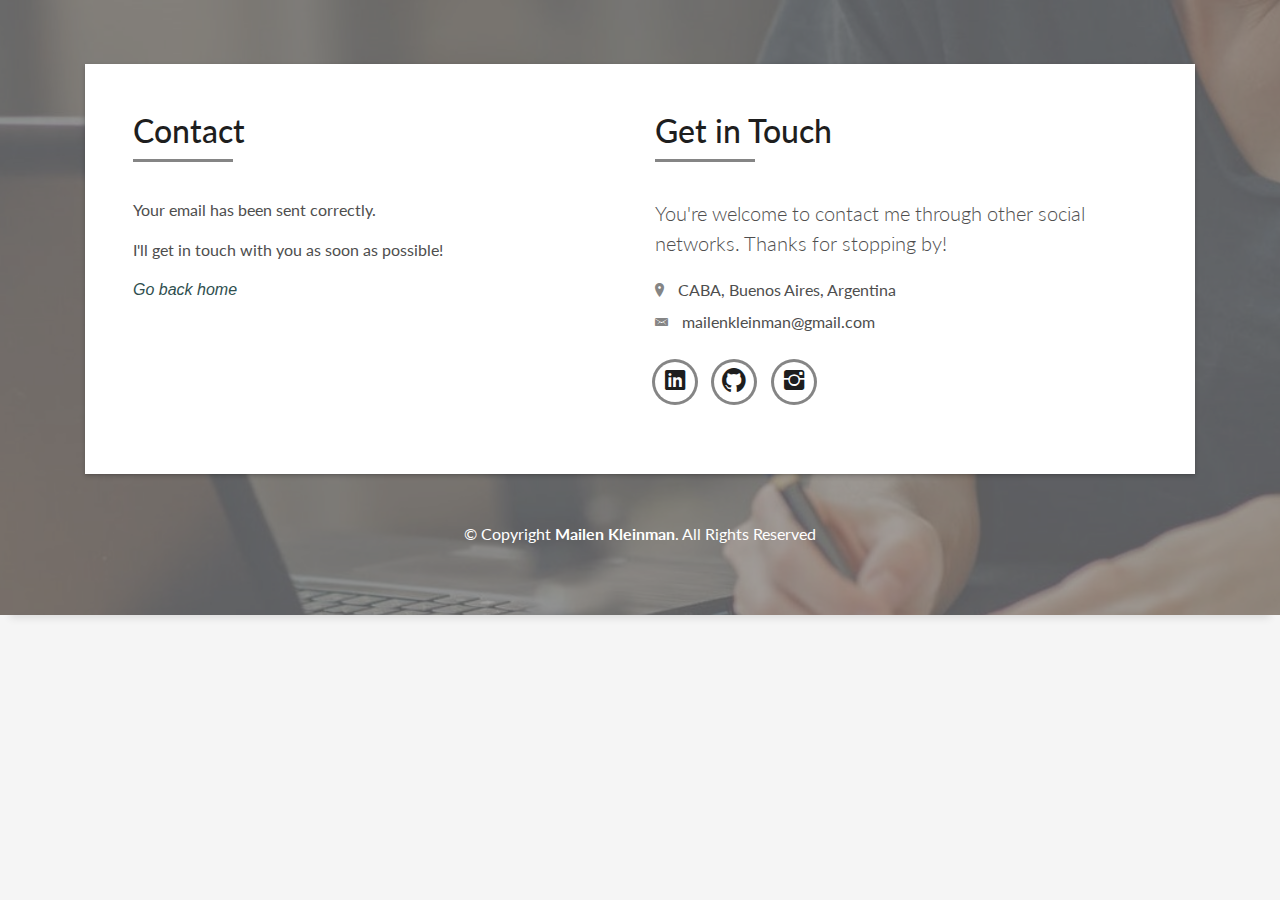
==== commit 325136b2: "Add files via upload" ====
--- a/success.html
+++ b/success.html
@@ -38,7 +38,7 @@
 
 <body id="page-top">
   <!--/ Section Contact-Footer Star /-->
-  <section class="paralax-mf footer-paralax bg-image sect-mt4 route" style="background-image: url(img/counters-bg.jpeg); margin-top: 0%;">
+  <section class="paralax-mf footer-paralax bg-image sect-mt4 route" style="background-image: url(img/counters-bg.jpeg); margin-top: 0%; padding-top: 0%;">
     <div class="overlay-mf"></div>
     <div class="container">
       <div class="row">
@@ -73,16 +73,15 @@
                       You're welcome to contact me through other social networks. Thanks for stopping by!
                     </p>
                     <ul class="list-ico">
-                      <li><span class="ion-ios-location"></span> CABA, Buenos Aires, Argentina</li>
-                      <li><span class="ion-email"></span> mailenkleinman@gmail.com</li>
+                      <li class="lato"><span class="ion-ios-location"></span> CABA, Buenos Aires, Argentina</li>
+                      <li class="lato"><span class="ion-email"></span> mailenkleinman@gmail.com</li>
                     </ul>
                   </div>
                   <div class="socials">
                     <ul>
                       <li><a href=""><span class="ico-circle"><i class="ion-social-linkedin"></i></span></a></li>
-                      <li><a href=""><span class="ico-circle"><i class="ion-social-facebook"></i></span></a></li>
+                      <li><a href=""><span class="ico-circle"><i class="ion-social-github"></i></span></a></li>
                       <li><a href=""><span class="ico-circle"><i class="ion-social-instagram"></i></span></a></li>
-                      <li><a href=""><span class="ico-circle"><i class="ion-social-pinterest"></i></span></a></li>
                     </ul>
                   </div>
                 </div>
@@ -97,7 +96,7 @@
         <div class="row">
           <div class="col-sm-12">
             <div class="copyright-box">
-              <p class="copyright">&copy; Copyright <strong>Mailen Kleinman</strong>. All Rights Reserved</p>
+              <p class="lato copyright">&copy; Copyright <strong>Mailen Kleinman</strong>. All Rights Reserved</p>
               <div class="credits">
               </div>
             </div>
--- a/css/style.css
+++ b/css/style.css
@@ -1150,7 +1150,7 @@
 }
 
 .button:hover {
-  background-color: #0062d3;
+  background-color: #858585;
   color: #fff;
   transition: all 500ms ease;
 }
@@ -1271,4 +1271,8 @@
 }
 .lato {
   font-family: 'Lato', sans-serif;
+}
+.counter-text {
+  color: #fff;
+  text-align: center;
 }